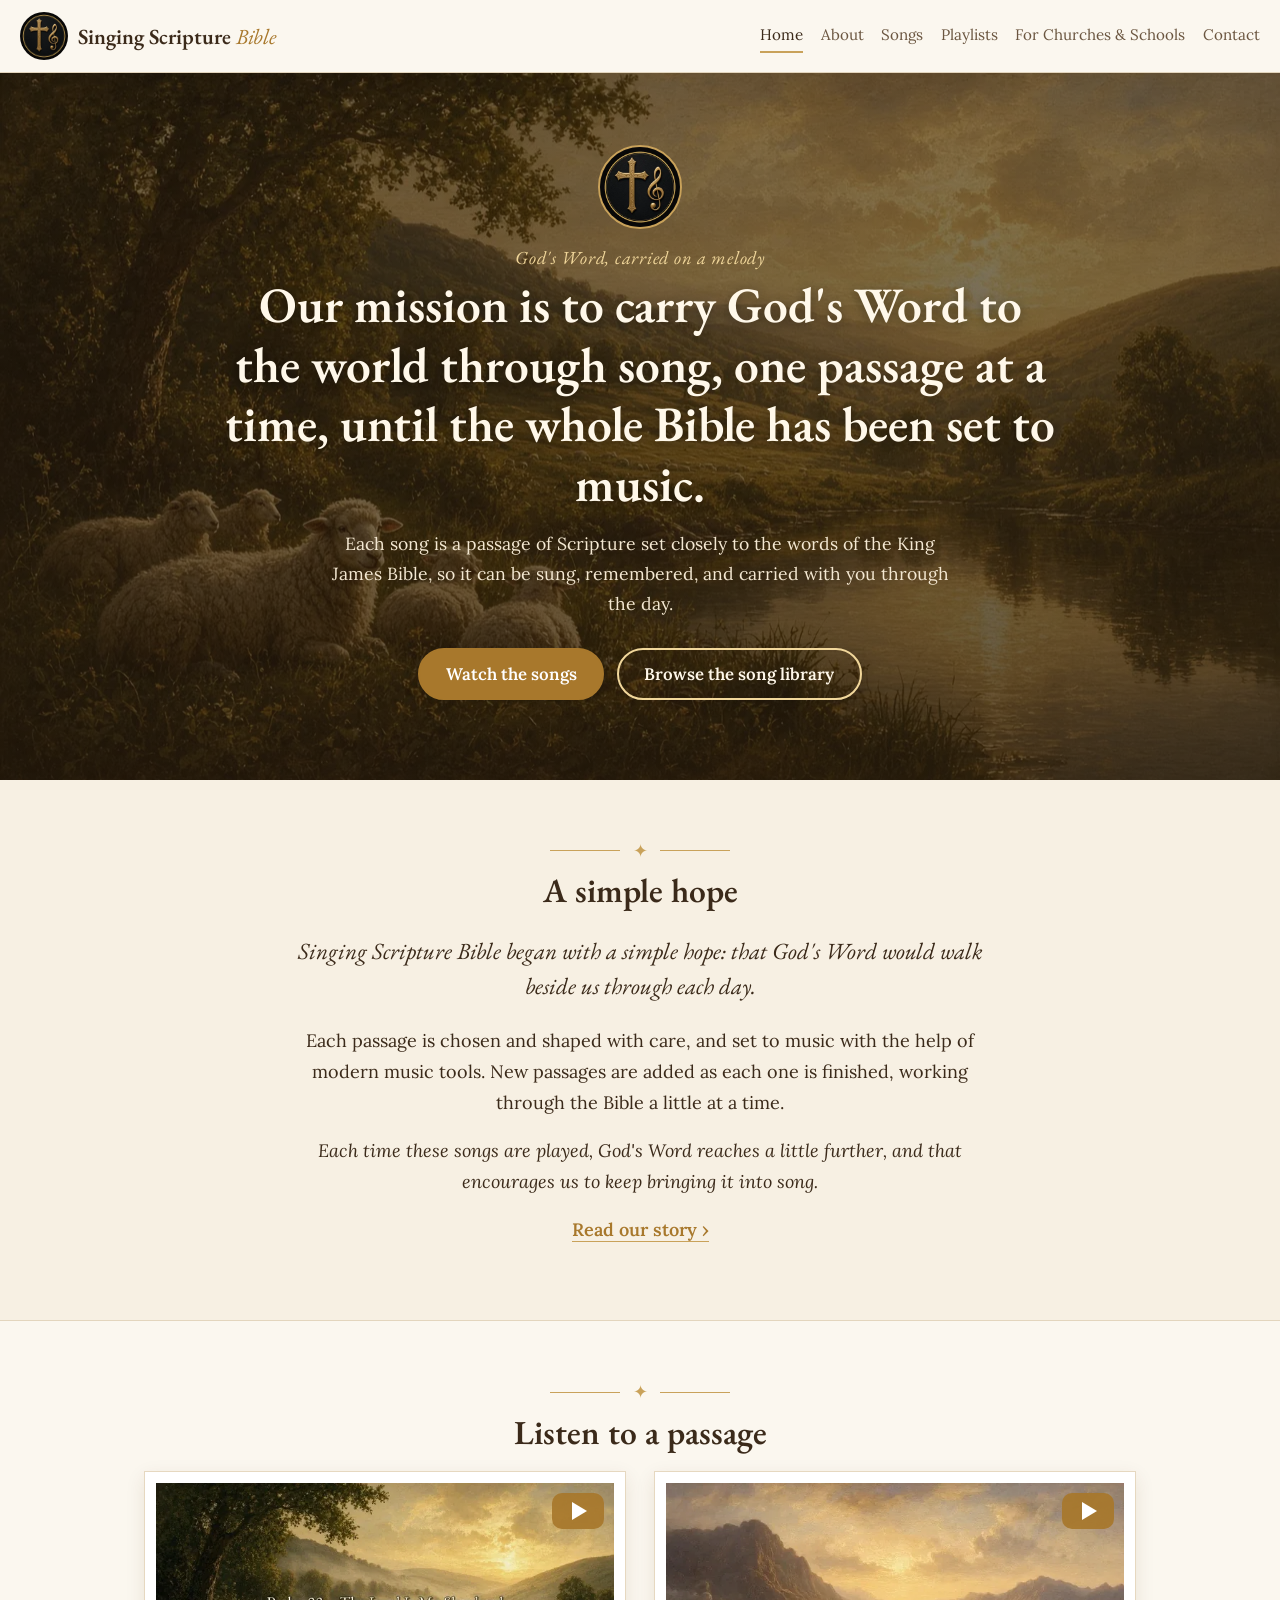
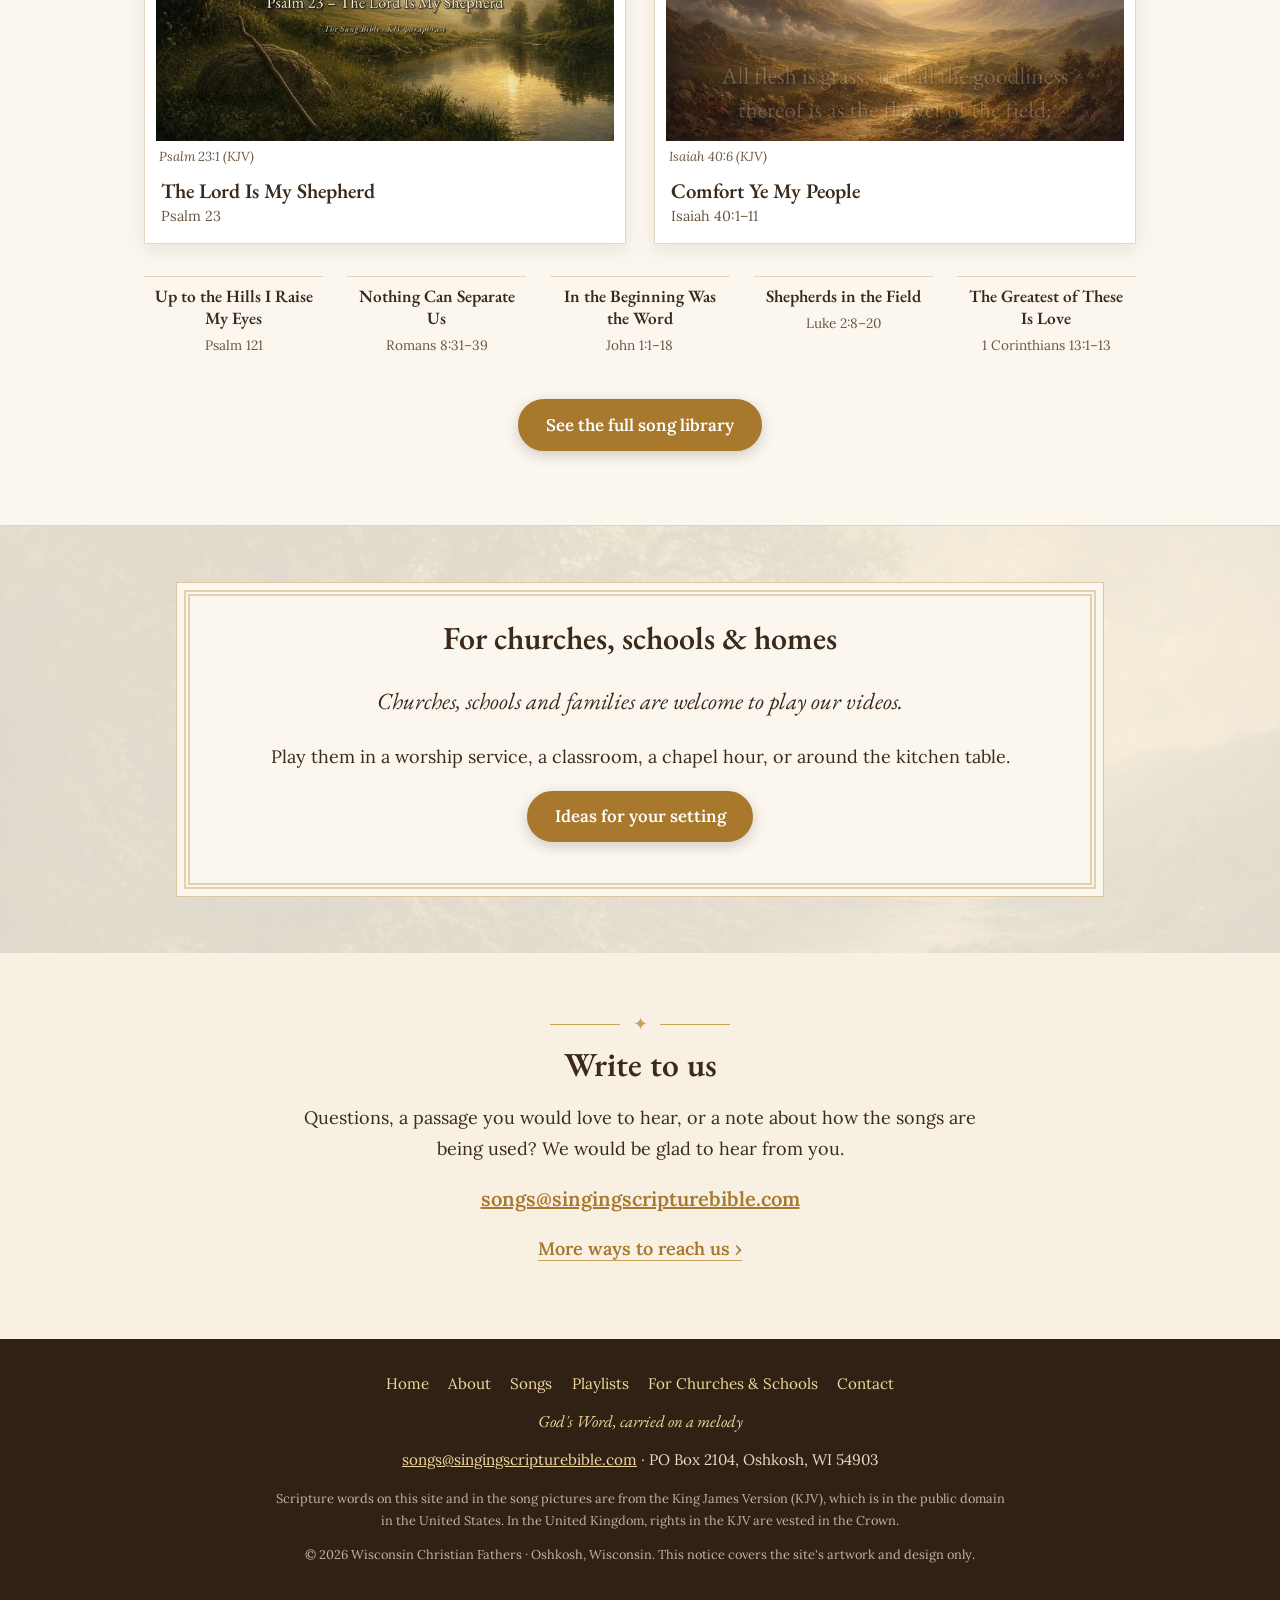
==== index.html @ 33d13854 "Launch site" ====
<!doctype html>
<html lang="en">
<head>
<meta charset="utf-8">
<meta name="viewport" content="width=device-width, initial-scale=1">
<title>Singing Scripture Bible</title>
<meta name="description" content="Our mission is to carry God&#x27;s Word to the world through song, one passage at a time, until the whole Bible has been set to music.">
<meta name="theme-color" content="#3b2a1a">
<link rel="canonical" href="https://singingscripturebible.com/">
<meta property="og:type" content="website">
<meta property="og:site_name" content="Singing Scripture Bible">
<meta property="og:url" content="https://singingscripturebible.com/">
<meta property="og:title" content="Singing Scripture Bible">
<meta property="og:description" content="Our mission is to carry God&#x27;s Word to the world through song, one passage at a time, until the whole Bible has been set to music.">
<meta property="og:image" content="https://singingscripturebible.com/assets/img/hero-green-pastures-1280.webp">
<meta name="twitter:card" content="summary_large_image">
<script type="application/ld+json">{"@context": "https://schema.org", "@graph": [{"@type": "Organization", "@id": "https://singingscripturebible.com/#org", "name": "Wisconsin Christian Fathers", "url": "https://singingscripturebible.com/", "email": "songs@singingscripturebible.com", "address": {"@type": "PostalAddress", "postOfficeBoxNumber": "2104", "addressLocality": "Oshkosh", "addressRegion": "WI", "postalCode": "54903", "addressCountry": "US"}, "sameAs": ["https://www.youtube.com/@SingingScriptureBible"]}, {"@type": "WebSite", "@id": "https://singingscripturebible.com/#site", "name": "Singing Scripture Bible", "url": "https://singingscripturebible.com/", "publisher": {"@id": "https://singingscripturebible.com/#org"}, "inLanguage": "en"}]}</script>
<link rel="icon" href="assets/img/favicon-64.png">
<style>@font-face{font-family:'EB Garamond';src:url('assets/fonts/eb-garamond-400-normal.woff2') format('woff2');font-weight:400;font-style:normal;font-display:swap}@font-face{font-family:'EB Garamond';src:url('assets/fonts/eb-garamond-600-normal.woff2') format('woff2');font-weight:600;font-style:normal;font-display:swap}@font-face{font-family:'EB Garamond';src:url('assets/fonts/eb-garamond-400-italic.woff2') format('woff2');font-weight:400;font-style:italic;font-display:swap}@font-face{font-family:'Lora';src:url('assets/fonts/lora-400-normal.woff2') format('woff2');font-weight:400;font-style:normal;font-display:swap}@font-face{font-family:'Lora';src:url('assets/fonts/lora-600-normal.woff2') format('woff2');font-weight:600;font-style:normal;font-display:swap}@font-face{font-family:'Lora';src:url('assets/fonts/lora-400-italic.woff2') format('woff2');font-weight:400;font-style:italic;font-display:swap}:root{--framed:url('assets/img/hero-tree-river-800.webp')}</style>
<link rel="stylesheet" href="style.css">
</head>
<body>
<a class="skip" href="#main">Skip to content</a>
<header class="masthead">
  <a class="brand" href="index.html"><img src="assets/img/logo-circle-256.webp" width="48" height="48" alt=""><span>Singing Scripture <em>Bible</em></span></a>
  <nav class="nav" aria-label="Main"><a href="index.html" aria-current=page>Home</a><a href="about.html">About</a><a href="songs.html">Songs</a><a href="playlists.html">Playlists</a><a href="churches-schools.html">For Churches &amp; Schools</a><a href="contact.html">Contact</a></nav>
</header>
<main id="main">

<section class="hero" style="--bg:url('assets/img/hero-green-pastures-1280.webp')">
  <div class="hero-inner">
    <img class="hero-logo" src="assets/img/logo-circle-256.webp" width="96" height="96" alt="Singing Scripture Bible cross and treble clef emblem">
    <p class="eyebrow">God&#x27;s Word, carried on a melody</p>
    <h1>Our mission is to carry God&#x27;s Word to the world through song, one passage at a time, until the whole Bible has been set to music.</h1>
    <p class="lede">Each song is a passage of Scripture set closely to the words of the King James Bible, so it can be sung, remembered, and carried with you through the day.</p>
    <div class="ctas"><a class="btn" href="https://www.youtube.com/@SingingScriptureBible">Watch the songs</a><a class="btn ghost" href="songs.html">Browse the song library</a></div>
  </div>
</section>
<section class="narrow center">
  <div class="orn" aria-hidden="true"><span></span>✦<span></span></div>
  <h2>A simple hope</h2>
  <p class="big">Singing Scripture Bible began with a simple hope: that God&#x27;s Word would walk beside us through each day.</p>
  <p>Each passage is chosen and shaped with care, and set to music with the help of modern music tools. New passages are added as each one is finished, working through the Bible a little at a time.</p>
  <p><em>Each time these songs are played, God&#x27;s Word reaches a little further, and that encourages us to keep bringing it into song.</em></p>
  <p><a class="text-link" href="about.html">Read our story ›</a></p>
</section>
<section class="tint">
  <div class="orn" aria-hidden="true"><span></span>✦<span></span></div>
  <h2>Listen to a passage</h2>
  <div class="feature-pair">
    <figure><a class="yt" data-id="QfDeekjcPwI" href="https://www.youtube.com/watch?v=QfDeekjcPwI" aria-label="Play The Lord Is My Shepherd on YouTube"><img src="assets/img/songs/QfDeekjcPwI-yt-640.webp" width="640" height="360" loading="lazy" alt="Video picture with the words &quot;Psalm 23 – The Lord Is My Shepherd&quot; (Psalm 23:1 (KJV))"><span class="yt-play" aria-hidden="true"></span></a><p class="pic-label">Psalm 23:1 (KJV)</p><figcaption><b>The Lord Is My Shepherd</b><span>Psalm 23</span></figcaption></figure>
    <figure><a class="yt" data-id="XzjHT_nU6ro" href="https://www.youtube.com/watch?v=XzjHT_nU6ro" aria-label="Play Comfort Ye My People on YouTube"><img src="assets/img/songs/XzjHT_nU6ro-yt-640.webp" width="640" height="360" loading="lazy" alt="Video picture with the words &quot;All flesh is grass, and all the goodliness thereof is as the flower of the field:&quot; (Isaiah 40:6 (KJV))"><span class="yt-play" aria-hidden="true"></span></a><p class="pic-label">Isaiah 40:6 (KJV)</p><figcaption><b>Comfort Ye My People</b><span>Isaiah 40:1–11</span></figcaption></figure>
  </div>
  <ul class="more-songs"><li><a href="https://www.youtube.com/watch?v=qChDVi_ghQE">Up to the Hills I Raise My Eyes</a> <span>Psalm 121</span></li><li><a href="https://www.youtube.com/watch?v=P9FnLcV5dck">Nothing Can Separate Us</a> <span>Romans 8:31–39</span></li><li><a href="https://www.youtube.com/watch?v=robJ8BU6ByQ">In the Beginning Was the Word</a> <span>John 1:1–18</span></li><li><a href="https://www.youtube.com/watch?v=vCae28vdF6I">Shepherds in the Field</a> <span>Luke 2:8–20</span></li><li><a href="https://www.youtube.com/watch?v=DKxBIJN3Cqg">The Greatest of These Is Love</a> <span>1 Corinthians 13:1–13</span></li></ul>
  <p class="center"><a class="btn" href="songs.html">See the full song library</a></p>
</section>
<section class="framed-bg">
  <div class="panel">
    <h2>For churches, schools &amp; homes</h2>
    <p class="big">Churches, schools and families are welcome to play our videos.</p>
    <p>Play them in a worship service, a classroom, a chapel hour, or around the kitchen table.</p>
    <p><a class="btn" href="churches-schools.html">Ideas for your setting</a></p>
  </div>
</section>
<section class="narrow center">
  <div class="orn" aria-hidden="true"><span></span>✦<span></span></div>
  <h2>Write to us</h2>
  <p>Questions, a passage you would love to hear, or a note about how the songs are being used? We would be glad to hear from you.</p>
  <p><a class="email" href="mailto:songs@singingscripturebible.com">songs@singingscripturebible.com</a></p>
  <p><a class="text-link" href="contact.html">More ways to reach us ›</a></p>
</section>
</main>
<footer class="site-footer">
  <nav class="foot-nav" aria-label="Footer"><a href="index.html" aria-current=page>Home</a><a href="about.html">About</a><a href="songs.html">Songs</a><a href="playlists.html">Playlists</a><a href="churches-schools.html">For Churches &amp; Schools</a><a href="contact.html">Contact</a></nav>
  <p class="foot-tag">God&#x27;s Word, carried on a melody</p>
  <p><a href="mailto:songs@singingscripturebible.com">songs@singingscripturebible.com</a> · PO Box 2104, Oshkosh, WI 54903</p>
  <p class="small kjv-note">Scripture words on this site and in the song pictures are from the King James Version (KJV), which is in the public domain in the United States. In the United Kingdom, rights in the KJV are vested in the Crown.</p>
  <p class="small">© 2026 Wisconsin Christian Fathers · Oshkosh, Wisconsin. This notice covers the site&#x27;s artwork and design only.</p>
</footer>
<script src="assets/lite-yt.js" defer></script>
</body>
</html>
---- style.css ----
:root{--cream:#f7f0e3;--paper:#fbf7ef;--ink:#3b2a1a;--soft:#6b5640;--gold:#a8782c;--gold2:#c9a25a;--green:#4c5b34}
*{box-sizing:border-box}html{scroll-behavior:smooth}
body{margin:0;background:var(--cream);color:var(--ink);font:18px/1.7 Lora,Georgia,serif}
img{max-width:100%;height:auto;display:block}
a{color:var(--gold)}a:focus-visible,.btn:focus-visible{outline:3px solid var(--green);outline-offset:3px}
.skip{position:absolute;left:-999px}.skip:focus{left:8px;top:8px;background:#fff;padding:8px;z-index:9}
h1,h2,h3{font-family:'EB Garamond',Georgia,serif;font-weight:600;line-height:1.2;color:var(--ink)}
.masthead{display:flex;flex-wrap:wrap;align-items:center;justify-content:space-between;gap:.5rem 1.5rem;padding:.75rem 1.25rem;background:var(--paper);border-bottom:1px solid #e3d5bd}
.brand{display:flex;align-items:center;gap:.6rem;text-decoration:none;color:var(--ink);font:600 1.35rem 'EB Garamond',serif}
.brand img{border-radius:50%}.brand em{color:var(--gold);font-style:italic;font-weight:400}
.nav{display:flex;flex-wrap:wrap;gap:.25rem 1.1rem;font-size:.95rem}
.nav a{color:var(--soft);text-decoration:none;padding:.2rem 0;border-bottom:2px solid transparent}
.nav a:hover,.nav a[aria-current]{color:var(--ink);border-color:var(--gold2)}
.hero{background:linear-gradient(180deg,rgba(40,26,10,.55),rgba(40,26,10,.72)),var(--bg) center/cover;color:#fff8ea;text-align:center;padding:4.5rem 1.25rem 5rem}
.hero-inner{max-width:52rem;margin:auto}
.hero-logo{margin:0 auto 1rem;border-radius:50%;border:2px solid var(--gold2);width:84px}
.eyebrow{font:italic 1.15rem 'EB Garamond',serif;color:#f1d79b;letter-spacing:.04em;margin:0}
.hero h1{color:#fff8ea;font-size:clamp(1.9rem,4.6vw,3.1rem);margin:.4rem 0 1rem;text-shadow:0 2px 12px rgba(0,0,0,.4)}
.lede{font-size:1.1rem;max-width:40rem;margin:0 auto 1.8rem;color:#f4e8d2}
.ctas{display:flex;flex-wrap:wrap;gap:.8rem;justify-content:center}
.btn{display:inline-block;background:var(--gold);color:#fff;text-decoration:none;font:600 1.05rem Lora,serif;padding:.8rem 1.6rem;border-radius:999px;border:2px solid var(--gold);box-shadow:0 4px 14px rgba(0,0,0,.18)}
.btn:hover{background:#8f6420}.btn.ghost{background:transparent;border-color:#f1d79b;color:#fff8ea}
section{padding:3.5rem 1.25rem}section>h2{text-align:center;font-size:2.1rem;margin:.3rem 0 1.2rem}

.big{font:italic 1.45rem/1.5 'EB Garamond',serif;color:var(--ink)}
.orn{display:flex;align-items:center;justify-content:center;gap:.8rem;color:var(--gold2);font-size:1.1rem}
.orn span{display:block;width:70px;height:1px;background:var(--gold2)}
.tint{background:var(--paper);border-block:1px solid #e3d5bd}
.feature-pair{display:grid;gap:1.75rem;max-width:62rem;margin:auto;grid-template-columns:1fr}
@media(min-width:760px){.feature-pair{grid-template-columns:1fr 1fr}}
figure{margin:0;background:#fff;padding:.7rem;border:1px solid #e6d8c0;box-shadow:0 6px 18px rgba(80,50,10,.1)}
figcaption{padding:.7rem .3rem .2rem;display:flex;flex-direction:column}
figcaption b{font:600 1.3rem 'EB Garamond',serif}figcaption span{color:var(--soft);font-size:.9rem}
.yt{position:relative;display:block;aspect-ratio:16/9;overflow:hidden;background:#000}
.yt img{width:100%;height:100%;object-fit:cover}
.yt-play{position:absolute;inset:0;margin:auto;width:68px;height:48px;border-radius:12px;background:rgba(168,120,44,.92)}
.yt-play:after{content:"";position:absolute;left:27px;top:14px;border:10px solid transparent;border-left:17px solid #fff}
.yt-frame{width:100%;aspect-ratio:16/9;border:0;display:block}
.more-songs{list-style:none;padding:0;max-width:62rem;margin:2rem auto;display:grid;gap:.6rem 1.5rem;grid-template-columns:1fr;text-align:center}
@media(min-width:640px){.more-songs{grid-template-columns:repeat(5,1fr)}}
.more-songs li{padding:.5rem;border-top:1px solid #e3d5bd}.more-songs a{font:600 1.08rem 'EB Garamond',serif;text-decoration:none;color:var(--ink);display:block}.more-songs span{color:var(--soft);font-size:.85rem}
.center{text-align:center}
.framed-bg{background:linear-gradient(rgba(247,240,227,.9),rgba(247,240,227,.9)),var(--framed) center/cover}
.panel{max-width:58rem;margin:auto;background:var(--paper);border:1px solid #dcc7a3;padding:2.25rem 1.5rem;text-align:center;outline:6px double #e3d1ae;outline-offset:-14px}
.panel h2{font-size:2rem;margin-top:0}
.aud{list-style:none;padding:0;display:grid;gap:1rem;text-align:left;grid-template-columns:1fr;margin-top:1.5rem}
@media(min-width:760px){.aud{grid-template-columns:1fr 1fr}}
.aud h3{margin:0;font-size:1.25rem;color:var(--green)}.aud p{margin:.2rem 0 0;font-size:.95rem;color:var(--soft)}
.email{font-size:1.25rem;font-weight:600}.contact-lines span{color:var(--soft);font-size:.95rem}
.site-footer{background:#2f2215;color:#e8d9bf;text-align:center;padding:2rem 1.25rem;font-size:.95rem}
.site-footer a{color:#f1d79b}.foot-nav{display:flex;flex-wrap:wrap;justify-content:center;gap:.4rem 1.2rem;margin-bottom:.8rem}
.foot-nav a{text-decoration:none}.small{font-size:.8rem;opacity:.8}

.narrow{max-width:46rem;margin:auto}.center{text-align:center}
.text-link{font-weight:600;text-decoration:none;border-bottom:1px solid var(--gold2)}
.hero-sm{padding:3.5rem 1.25rem 3.75rem}.hero-sm h1{font-size:clamp(2rem,5vw,3rem)}.hero-sm .lede{margin-bottom:0}
.btn.outline{background:transparent;color:var(--gold);box-shadow:none}.btn.outline:hover{background:var(--gold);color:#fff}
.eyebrow-dark{font:italic 1.15rem 'EB Garamond',serif;color:var(--gold);margin:0}
.mission{font:600 clamp(1.5rem,3.4vw,2.2rem)/1.3 'EB Garamond',serif;color:var(--ink);margin:.4rem 0 1rem}
.steps{display:grid;gap:1.25rem;margin-top:1rem}
.steps>div{background:var(--paper);border:1px solid #e3d5bd;padding:1.25rem 1.4rem;border-left:4px solid var(--gold2)}
.steps h3{margin:0 0 .3rem;font-size:1.4rem;color:var(--green)}.steps p{margin:0}
.library{max-width:72rem;margin:auto;padding:2rem 1.25rem 3.5rem}
.jump{display:flex;flex-wrap:wrap;justify-content:center;gap:.5rem;position:sticky;top:0;z-index:4;background:rgba(247,240,227,.96);padding:.75rem 0;border-bottom:1px solid #e3d5bd}
.jump a{font:600 1rem 'EB Garamond',serif;text-decoration:none;color:var(--ink);border:1px solid #dcc7a3;border-radius:999px;padding:.2rem .8rem;background:var(--paper)}
.jump a:hover{background:var(--gold);color:#fff;border-color:var(--gold)}
.small-note{color:var(--soft);font-size:.95rem}
.book{padding:2rem 0 .5rem;scroll-margin-top:4.5rem}
.book h2{font-size:2rem;margin:0 0 1rem;display:flex;align-items:center;gap:1rem}
.book h2:after{content:"";flex:1;height:1px;background:var(--gold2)}
.song-grid{list-style:none;padding:0;margin:0;display:grid;gap:1.25rem;grid-template-columns:1fr}
@media(min-width:620px){.song-grid{grid-template-columns:1fr 1fr}}@media(min-width:980px){.song-grid{grid-template-columns:repeat(3,1fr)}}
.song-card{background:#fff;border:1px solid #e6d8c0;padding:.6rem;box-shadow:0 4px 14px rgba(80,50,10,.08)}
.song-meta{padding:.6rem .3rem .3rem}.song-meta h3{margin:0;font-size:1.3rem}.song-meta .ref{margin:0 0 .4rem;color:var(--soft);font-size:.9rem}
.song-meta .text-link{font-size:.9rem}
.settings{display:grid;gap:1.25rem;max-width:66rem;margin:auto;grid-template-columns:1fr}
@media(min-width:760px){.settings{grid-template-columns:1fr 1fr}}
.setting{background:var(--paper);border:1px solid #e3d5bd;padding:1.4rem 1.5rem;border-top:4px solid var(--gold2)}
.setting h3{margin:0 0 .5rem;font-size:1.45rem;color:var(--green)}.setting ul{margin:0;padding-left:1.2rem}.setting li{margin:.3rem 0}
.more-songs.six{max-width:52rem}@media(min-width:640px){.more-songs.six{grid-template-columns:repeat(3,1fr)}}
.tips{list-style:none;padding:0;display:grid;gap:.8rem}.tips li{border-bottom:1px solid #e3d5bd;padding:.6rem 0}.tips b{font-family:'EB Garamond',serif;font-size:1.2rem;color:var(--green)}
.big-email{font-size:clamp(1.2rem,4.5vw,1.7rem);word-break:break-word}
address{font:italic 1.4rem/1.6 'EB Garamond',serif}
.narrowpanel{max-width:30rem}
.foot-tag{font:italic 1.05rem 'EB Garamond',serif;color:#f1d79b;margin:.2rem 0}

/* picture labels (Scripture source of the words shown in each song picture) */
.pic-label{margin:.35rem .2rem 0;font:italic .82rem/1.35 Lora,serif;color:var(--soft)}
figure .pic-label{margin-top:.45rem}
.kjv-note{max-width:46rem;margin:.6rem auto}
ol.song-grid{list-style:none}
/* play badge sits in the corner so it never covers the words on a picture */
.yt-play{inset:auto;top:10px;right:10px;margin:0;width:52px;height:36px;border-radius:10px}
.yt-play:after{left:20px;top:9px;border-width:9px 0 9px 15px;border-style:solid;border-color:transparent transparent transparent #fff}
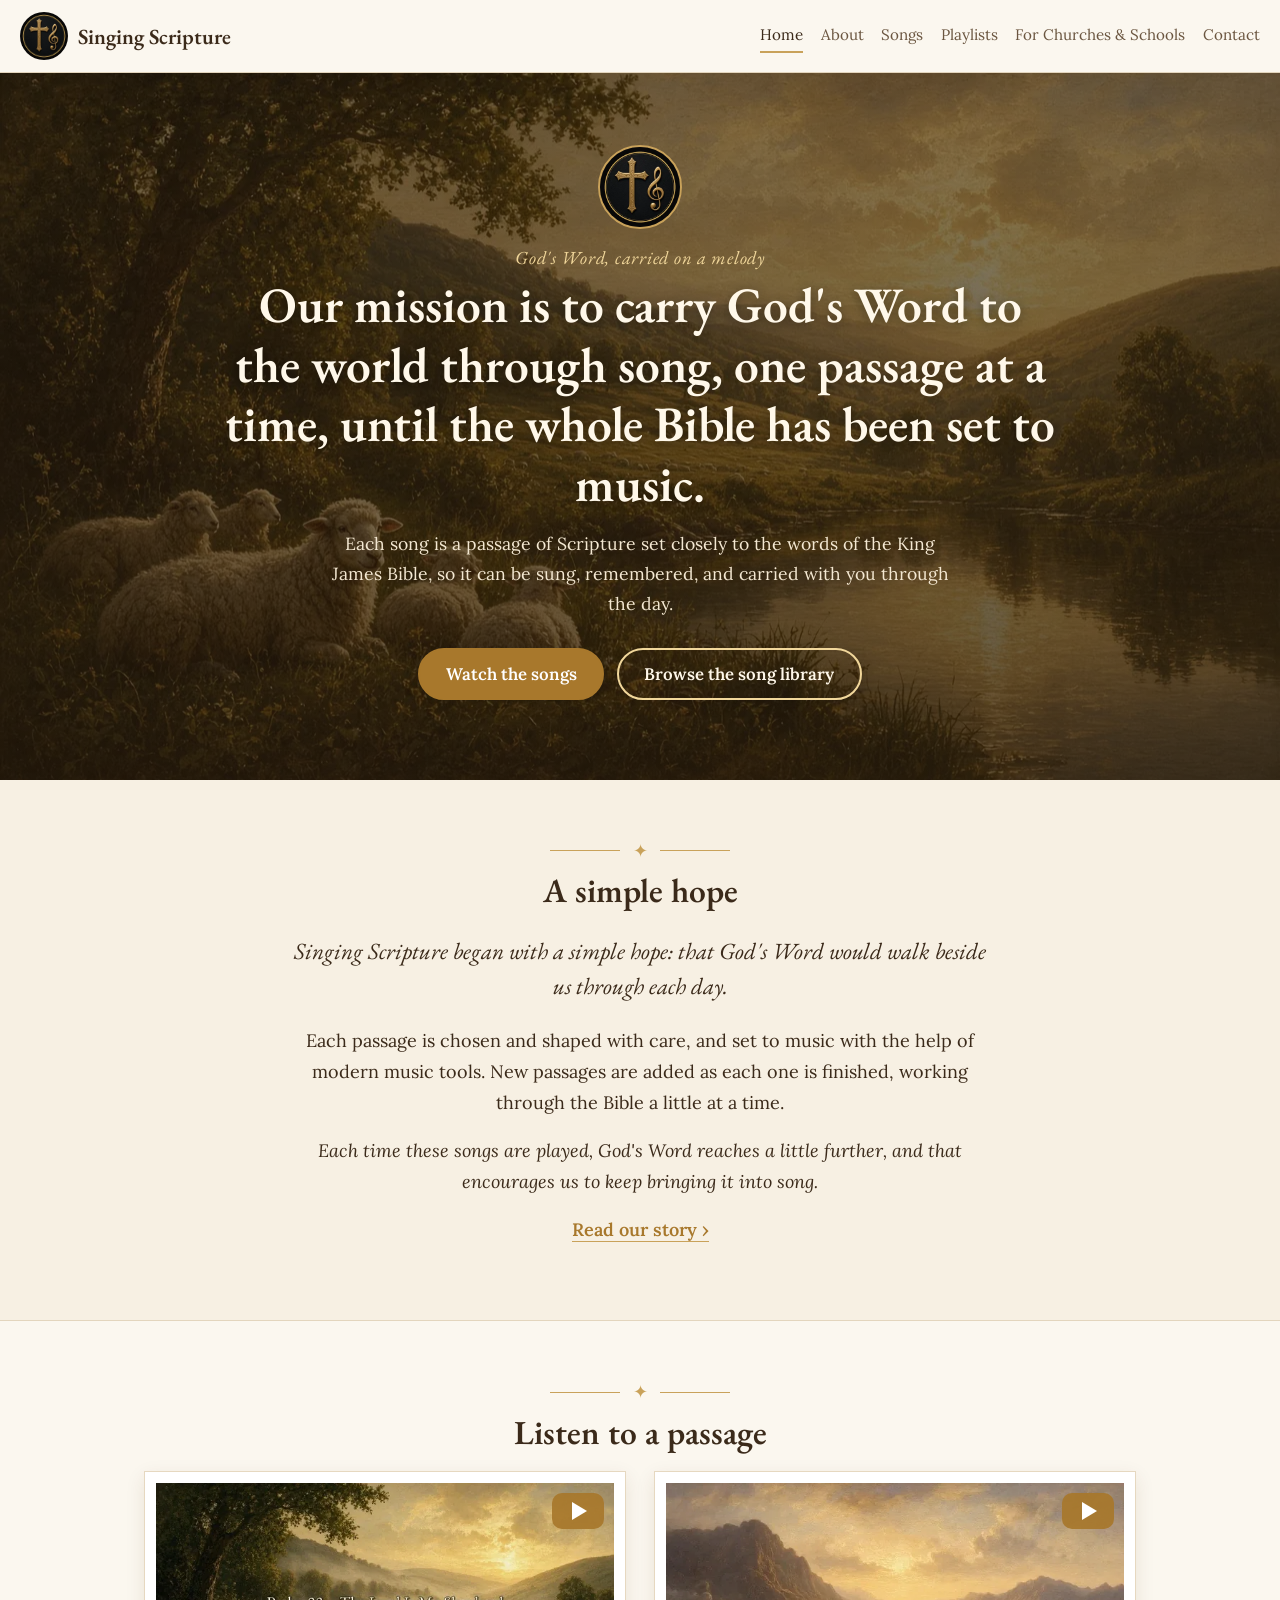
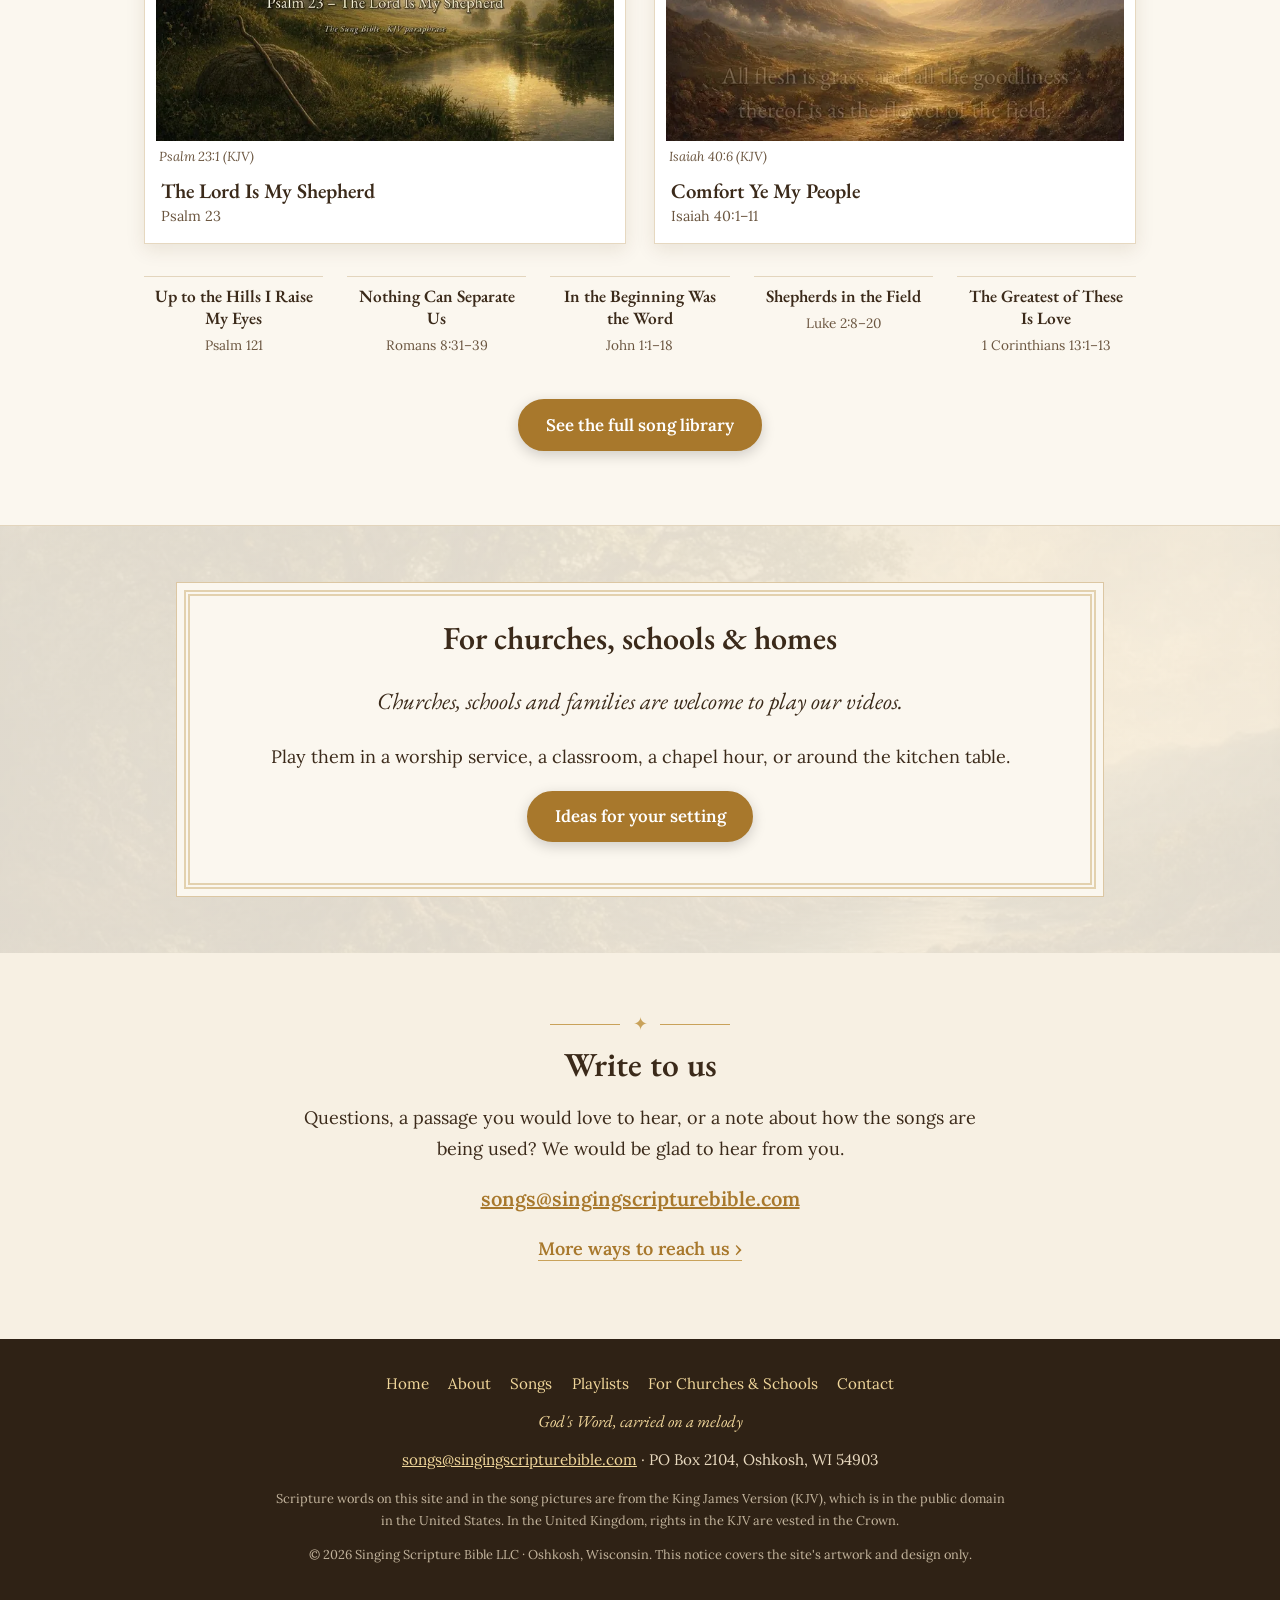
==== commit bb5ea340: "Naming update: Singing Scripture / Singing Scripture Bible LLC" ====
--- a/index.html
+++ b/index.html
@@ -3,18 +3,18 @@
 <head>
 <meta charset="utf-8">
 <meta name="viewport" content="width=device-width, initial-scale=1">
-<title>Singing Scripture Bible</title>
+<title>Singing Scripture</title>
 <meta name="description" content="Our mission is to carry God&#x27;s Word to the world through song, one passage at a time, until the whole Bible has been set to music.">
 <meta name="theme-color" content="#3b2a1a">
 <link rel="canonical" href="https://singingscripturebible.com/">
 <meta property="og:type" content="website">
-<meta property="og:site_name" content="Singing Scripture Bible">
+<meta property="og:site_name" content="Singing Scripture">
 <meta property="og:url" content="https://singingscripturebible.com/">
-<meta property="og:title" content="Singing Scripture Bible">
+<meta property="og:title" content="Singing Scripture">
 <meta property="og:description" content="Our mission is to carry God&#x27;s Word to the world through song, one passage at a time, until the whole Bible has been set to music.">
 <meta property="og:image" content="https://singingscripturebible.com/assets/img/hero-green-pastures-1280.webp">
 <meta name="twitter:card" content="summary_large_image">
-<script type="application/ld+json">{"@context": "https://schema.org", "@graph": [{"@type": "Organization", "@id": "https://singingscripturebible.com/#org", "name": "Wisconsin Christian Fathers", "url": "https://singingscripturebible.com/", "email": "songs@singingscripturebible.com", "address": {"@type": "PostalAddress", "postOfficeBoxNumber": "2104", "addressLocality": "Oshkosh", "addressRegion": "WI", "postalCode": "54903", "addressCountry": "US"}, "sameAs": ["https://www.youtube.com/@SingingScriptureBible"]}, {"@type": "WebSite", "@id": "https://singingscripturebible.com/#site", "name": "Singing Scripture Bible", "url": "https://singingscripturebible.com/", "publisher": {"@id": "https://singingscripturebible.com/#org"}, "inLanguage": "en"}]}</script>
+<script type="application/ld+json">{"@context": "https://schema.org", "@graph": [{"@type": "Organization", "@id": "https://singingscripturebible.com/#org", "name": "Singing Scripture Bible LLC", "url": "https://singingscripturebible.com/", "email": "songs@singingscripturebible.com", "address": {"@type": "PostalAddress", "postOfficeBoxNumber": "2104", "addressLocality": "Oshkosh", "addressRegion": "WI", "postalCode": "54903", "addressCountry": "US"}, "sameAs": ["https://www.youtube.com/@SingingScriptureBible"]}, {"@type": "WebSite", "@id": "https://singingscripturebible.com/#site", "name": "Singing Scripture", "url": "https://singingscripturebible.com/", "publisher": {"@id": "https://singingscripturebible.com/#org"}, "inLanguage": "en"}]}</script>
 <link rel="icon" href="assets/img/favicon-64.png">
 <style>@font-face{font-family:'EB Garamond';src:url('assets/fonts/eb-garamond-400-normal.woff2') format('woff2');font-weight:400;font-style:normal;font-display:swap}@font-face{font-family:'EB Garamond';src:url('assets/fonts/eb-garamond-600-normal.woff2') format('woff2');font-weight:600;font-style:normal;font-display:swap}@font-face{font-family:'EB Garamond';src:url('assets/fonts/eb-garamond-400-italic.woff2') format('woff2');font-weight:400;font-style:italic;font-display:swap}@font-face{font-family:'Lora';src:url('assets/fonts/lora-400-normal.woff2') format('woff2');font-weight:400;font-style:normal;font-display:swap}@font-face{font-family:'Lora';src:url('assets/fonts/lora-600-normal.woff2') format('woff2');font-weight:600;font-style:normal;font-display:swap}@font-face{font-family:'Lora';src:url('assets/fonts/lora-400-italic.woff2') format('woff2');font-weight:400;font-style:italic;font-display:swap}:root{--framed:url('assets/img/hero-tree-river-800.webp')}</style>
 <link rel="stylesheet" href="style.css">
@@ -22,14 +22,14 @@
 <body>
 <a class="skip" href="#main">Skip to content</a>
 <header class="masthead">
-  <a class="brand" href="index.html"><img src="assets/img/logo-circle-256.webp" width="48" height="48" alt=""><span>Singing Scripture <em>Bible</em></span></a>
+  <a class="brand" href="index.html"><img src="assets/img/logo-circle-256.webp" width="48" height="48" alt=""><span>Singing Scripture</span></a>
   <nav class="nav" aria-label="Main"><a href="index.html" aria-current=page>Home</a><a href="about.html">About</a><a href="songs.html">Songs</a><a href="playlists.html">Playlists</a><a href="churches-schools.html">For Churches &amp; Schools</a><a href="contact.html">Contact</a></nav>
 </header>
 <main id="main">
 
 <section class="hero" style="--bg:url('assets/img/hero-green-pastures-1280.webp')">
   <div class="hero-inner">
-    <img class="hero-logo" src="assets/img/logo-circle-256.webp" width="96" height="96" alt="Singing Scripture Bible cross and treble clef emblem">
+    <img class="hero-logo" src="assets/img/logo-circle-256.webp" width="96" height="96" alt="Singing Scripture cross and treble clef emblem">
     <p class="eyebrow">God&#x27;s Word, carried on a melody</p>
     <h1>Our mission is to carry God&#x27;s Word to the world through song, one passage at a time, until the whole Bible has been set to music.</h1>
     <p class="lede">Each song is a passage of Scripture set closely to the words of the King James Bible, so it can be sung, remembered, and carried with you through the day.</p>
@@ -39,7 +39,7 @@
 <section class="narrow center">
   <div class="orn" aria-hidden="true"><span></span>✦<span></span></div>
   <h2>A simple hope</h2>
-  <p class="big">Singing Scripture Bible began with a simple hope: that God&#x27;s Word would walk beside us through each day.</p>
+  <p class="big">Singing Scripture began with a simple hope: that God&#x27;s Word would walk beside us through each day.</p>
   <p>Each passage is chosen and shaped with care, and set to music with the help of modern music tools. New passages are added as each one is finished, working through the Bible a little at a time.</p>
   <p><em>Each time these songs are played, God&#x27;s Word reaches a little further, and that encourages us to keep bringing it into song.</em></p>
   <p><a class="text-link" href="about.html">Read our story ›</a></p>
@@ -75,7 +75,7 @@
   <p class="foot-tag">God&#x27;s Word, carried on a melody</p>
   <p><a href="mailto:songs@singingscripturebible.com">songs@singingscripturebible.com</a> · PO Box 2104, Oshkosh, WI 54903</p>
   <p class="small kjv-note">Scripture words on this site and in the song pictures are from the King James Version (KJV), which is in the public domain in the United States. In the United Kingdom, rights in the KJV are vested in the Crown.</p>
-  <p class="small">© 2026 Wisconsin Christian Fathers · Oshkosh, Wisconsin. This notice covers the site&#x27;s artwork and design only.</p>
+  <p class="small">© 2026 Singing Scripture Bible LLC · Oshkosh, Wisconsin. This notice covers the site&#x27;s artwork and design only.</p>
 </footer>
 <script src="assets/lite-yt.js" defer></script>
 </body>
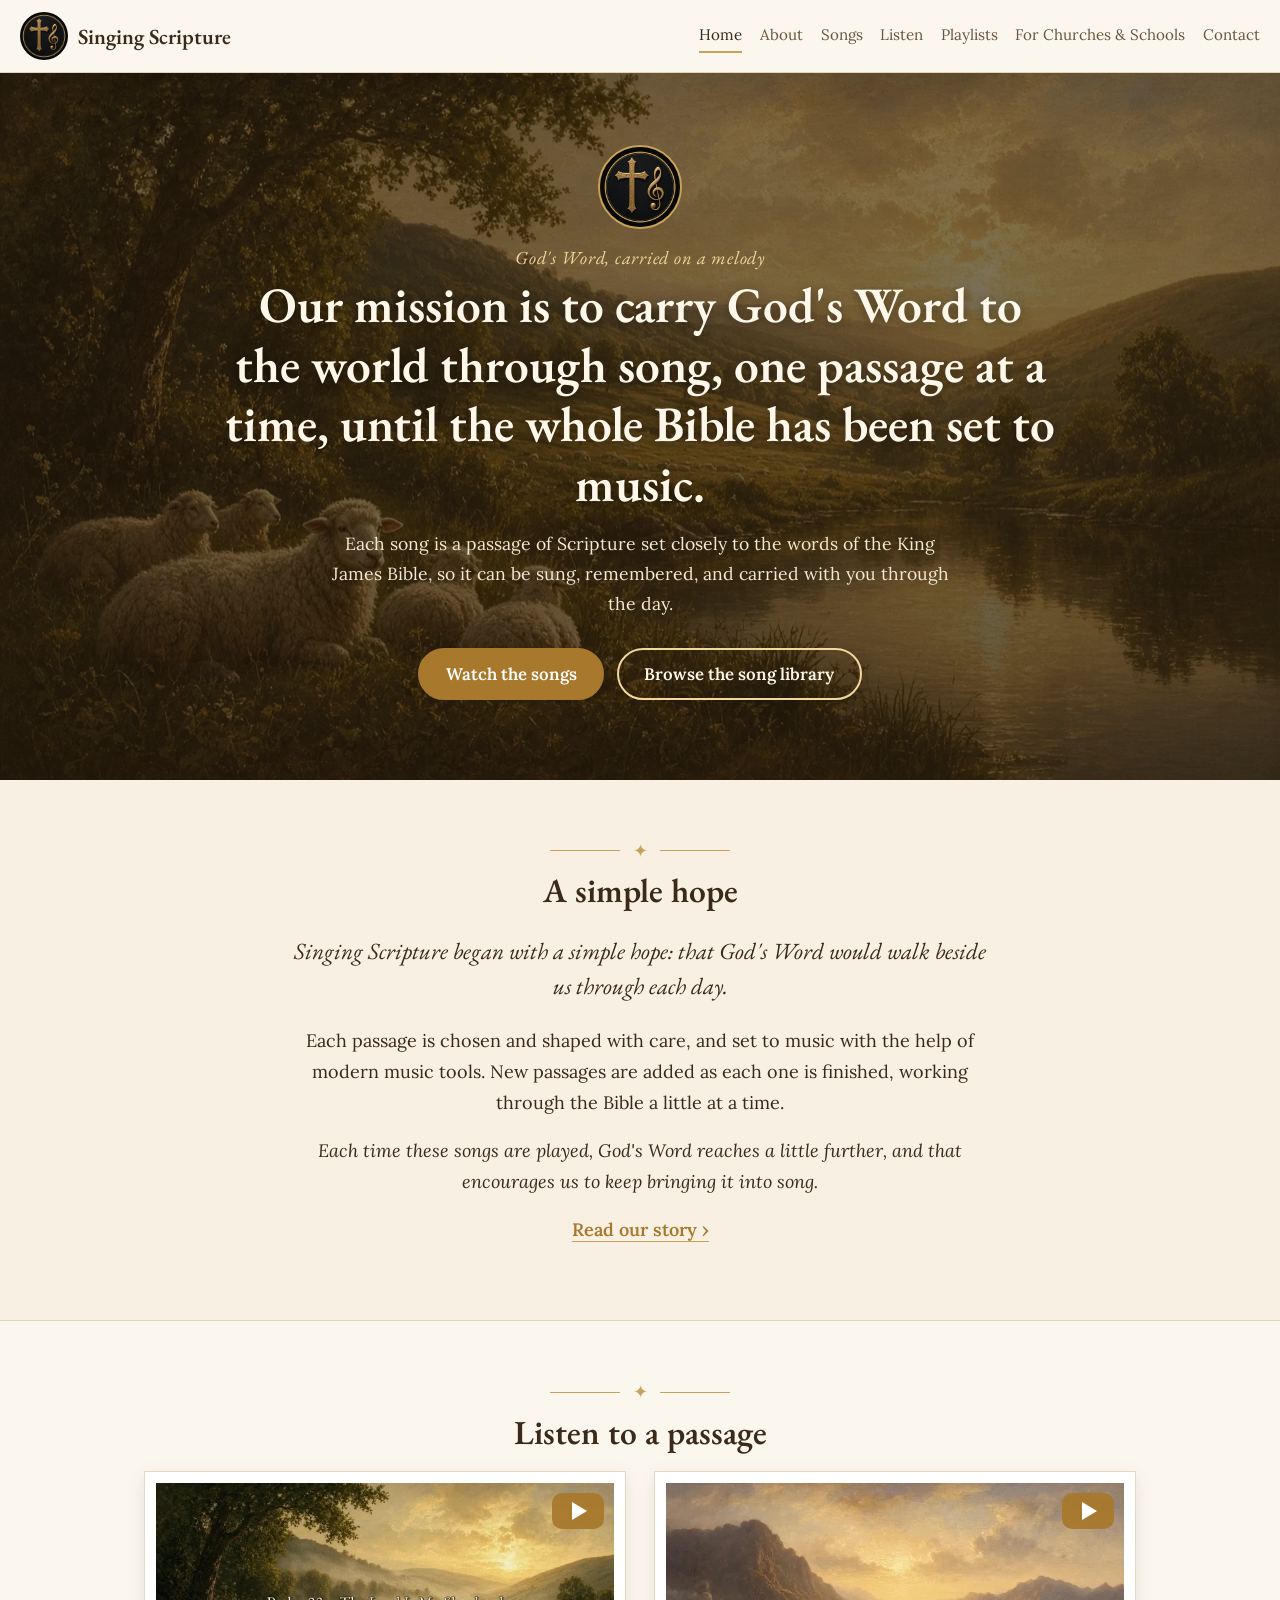
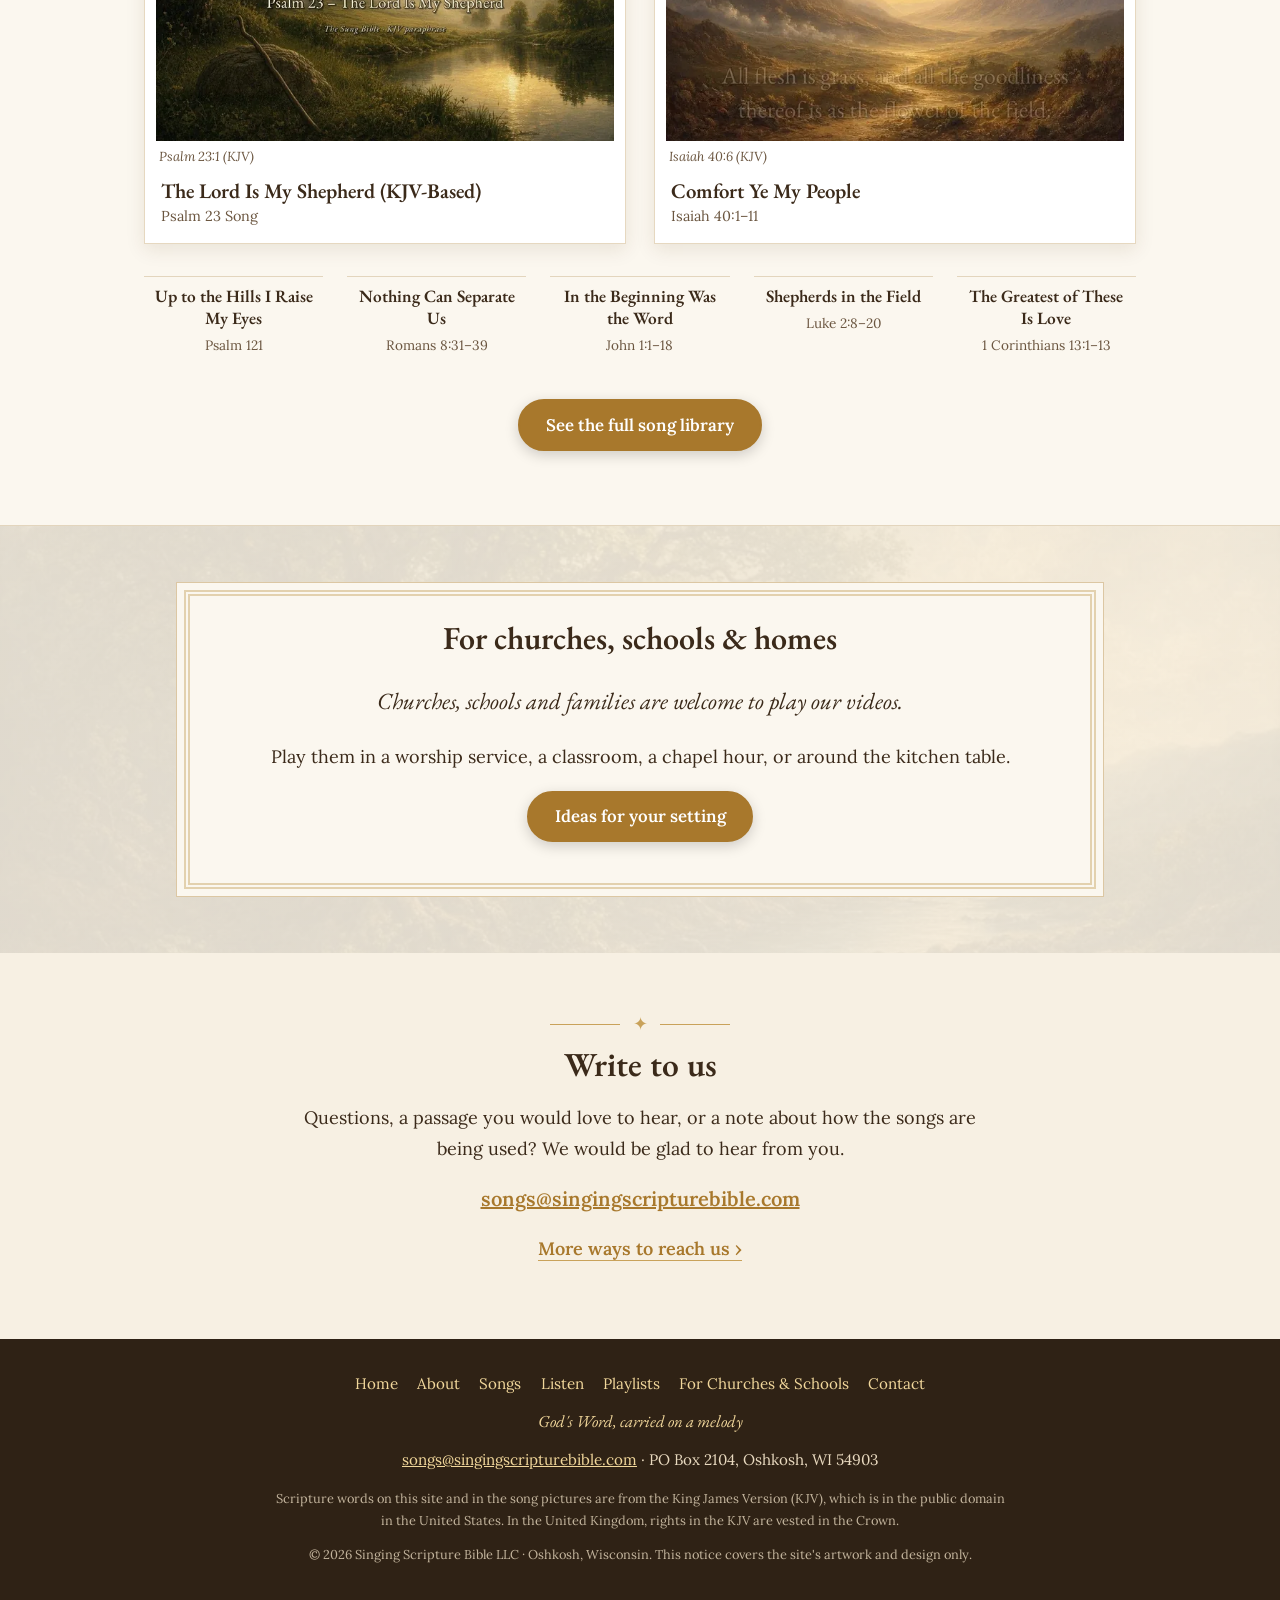
==== commit a3b7b99d: "Add Listen page and update nav (root files)" ====
--- a/index.html
+++ b/index.html
@@ -23,7 +23,7 @@
 <a class="skip" href="#main">Skip to content</a>
 <header class="masthead">
   <a class="brand" href="index.html"><img src="assets/img/logo-circle-256.webp" width="48" height="48" alt=""><span>Singing Scripture</span></a>
-  <nav class="nav" aria-label="Main"><a href="index.html" aria-current=page>Home</a><a href="about.html">About</a><a href="songs.html">Songs</a><a href="playlists.html">Playlists</a><a href="churches-schools.html">For Churches &amp; Schools</a><a href="contact.html">Contact</a></nav>
+  <nav class="nav" aria-label="Main"><a href="index.html" aria-current=page>Home</a><a href="about.html">About</a><a href="songs.html">Songs</a><a href="listen.html">Listen</a><a href="playlists.html">Playlists</a><a href="churches-schools.html">For Churches &amp; Schools</a><a href="contact.html">Contact</a></nav>
 </header>
 <main id="main">
 
@@ -48,7 +48,7 @@
   <div class="orn" aria-hidden="true"><span></span>✦<span></span></div>
   <h2>Listen to a passage</h2>
   <div class="feature-pair">
-    <figure><a class="yt" data-id="QfDeekjcPwI" href="https://www.youtube.com/watch?v=QfDeekjcPwI" aria-label="Play The Lord Is My Shepherd on YouTube"><img src="assets/img/songs/QfDeekjcPwI-yt-640.webp" width="640" height="360" loading="lazy" alt="Video picture with the words &quot;Psalm 23 – The Lord Is My Shepherd&quot; (Psalm 23:1 (KJV))"><span class="yt-play" aria-hidden="true"></span></a><p class="pic-label">Psalm 23:1 (KJV)</p><figcaption><b>The Lord Is My Shepherd</b><span>Psalm 23</span></figcaption></figure>
+    <figure><a class="yt" data-id="QfDeekjcPwI" href="https://www.youtube.com/watch?v=QfDeekjcPwI" aria-label="Play The Lord Is My Shepherd (KJV-Based) on YouTube"><img src="assets/img/songs/QfDeekjcPwI-yt-640.webp" width="640" height="360" loading="lazy" alt="Video picture with the words &quot;Psalm 23 – The Lord Is My Shepherd&quot; (Psalm 23:1 (KJV))"><span class="yt-play" aria-hidden="true"></span></a><p class="pic-label">Psalm 23:1 (KJV)</p><figcaption><b>The Lord Is My Shepherd (KJV-Based)</b><span>Psalm 23 Song</span></figcaption></figure>
     <figure><a class="yt" data-id="XzjHT_nU6ro" href="https://www.youtube.com/watch?v=XzjHT_nU6ro" aria-label="Play Comfort Ye My People on YouTube"><img src="assets/img/songs/XzjHT_nU6ro-yt-640.webp" width="640" height="360" loading="lazy" alt="Video picture with the words &quot;All flesh is grass, and all the goodliness thereof is as the flower of the field:&quot; (Isaiah 40:6 (KJV))"><span class="yt-play" aria-hidden="true"></span></a><p class="pic-label">Isaiah 40:6 (KJV)</p><figcaption><b>Comfort Ye My People</b><span>Isaiah 40:1–11</span></figcaption></figure>
   </div>
   <ul class="more-songs"><li><a href="https://www.youtube.com/watch?v=qChDVi_ghQE">Up to the Hills I Raise My Eyes</a> <span>Psalm 121</span></li><li><a href="https://www.youtube.com/watch?v=P9FnLcV5dck">Nothing Can Separate Us</a> <span>Romans 8:31–39</span></li><li><a href="https://www.youtube.com/watch?v=robJ8BU6ByQ">In the Beginning Was the Word</a> <span>John 1:1–18</span></li><li><a href="https://www.youtube.com/watch?v=vCae28vdF6I">Shepherds in the Field</a> <span>Luke 2:8–20</span></li><li><a href="https://www.youtube.com/watch?v=DKxBIJN3Cqg">The Greatest of These Is Love</a> <span>1 Corinthians 13:1–13</span></li></ul>
@@ -71,7 +71,7 @@
 </section>
 </main>
 <footer class="site-footer">
-  <nav class="foot-nav" aria-label="Footer"><a href="index.html" aria-current=page>Home</a><a href="about.html">About</a><a href="songs.html">Songs</a><a href="playlists.html">Playlists</a><a href="churches-schools.html">For Churches &amp; Schools</a><a href="contact.html">Contact</a></nav>
+  <nav class="foot-nav" aria-label="Footer"><a href="index.html" aria-current=page>Home</a><a href="about.html">About</a><a href="songs.html">Songs</a><a href="listen.html">Listen</a><a href="playlists.html">Playlists</a><a href="churches-schools.html">For Churches &amp; Schools</a><a href="contact.html">Contact</a></nav>
   <p class="foot-tag">God&#x27;s Word, carried on a melody</p>
   <p><a href="mailto:songs@singingscripturebible.com">songs@singingscripturebible.com</a> · PO Box 2104, Oshkosh, WI 54903</p>
   <p class="small kjv-note">Scripture words on this site and in the song pictures are from the King James Version (KJV), which is in the public domain in the United States. In the United Kingdom, rights in the KJV are vested in the Crown.</p>
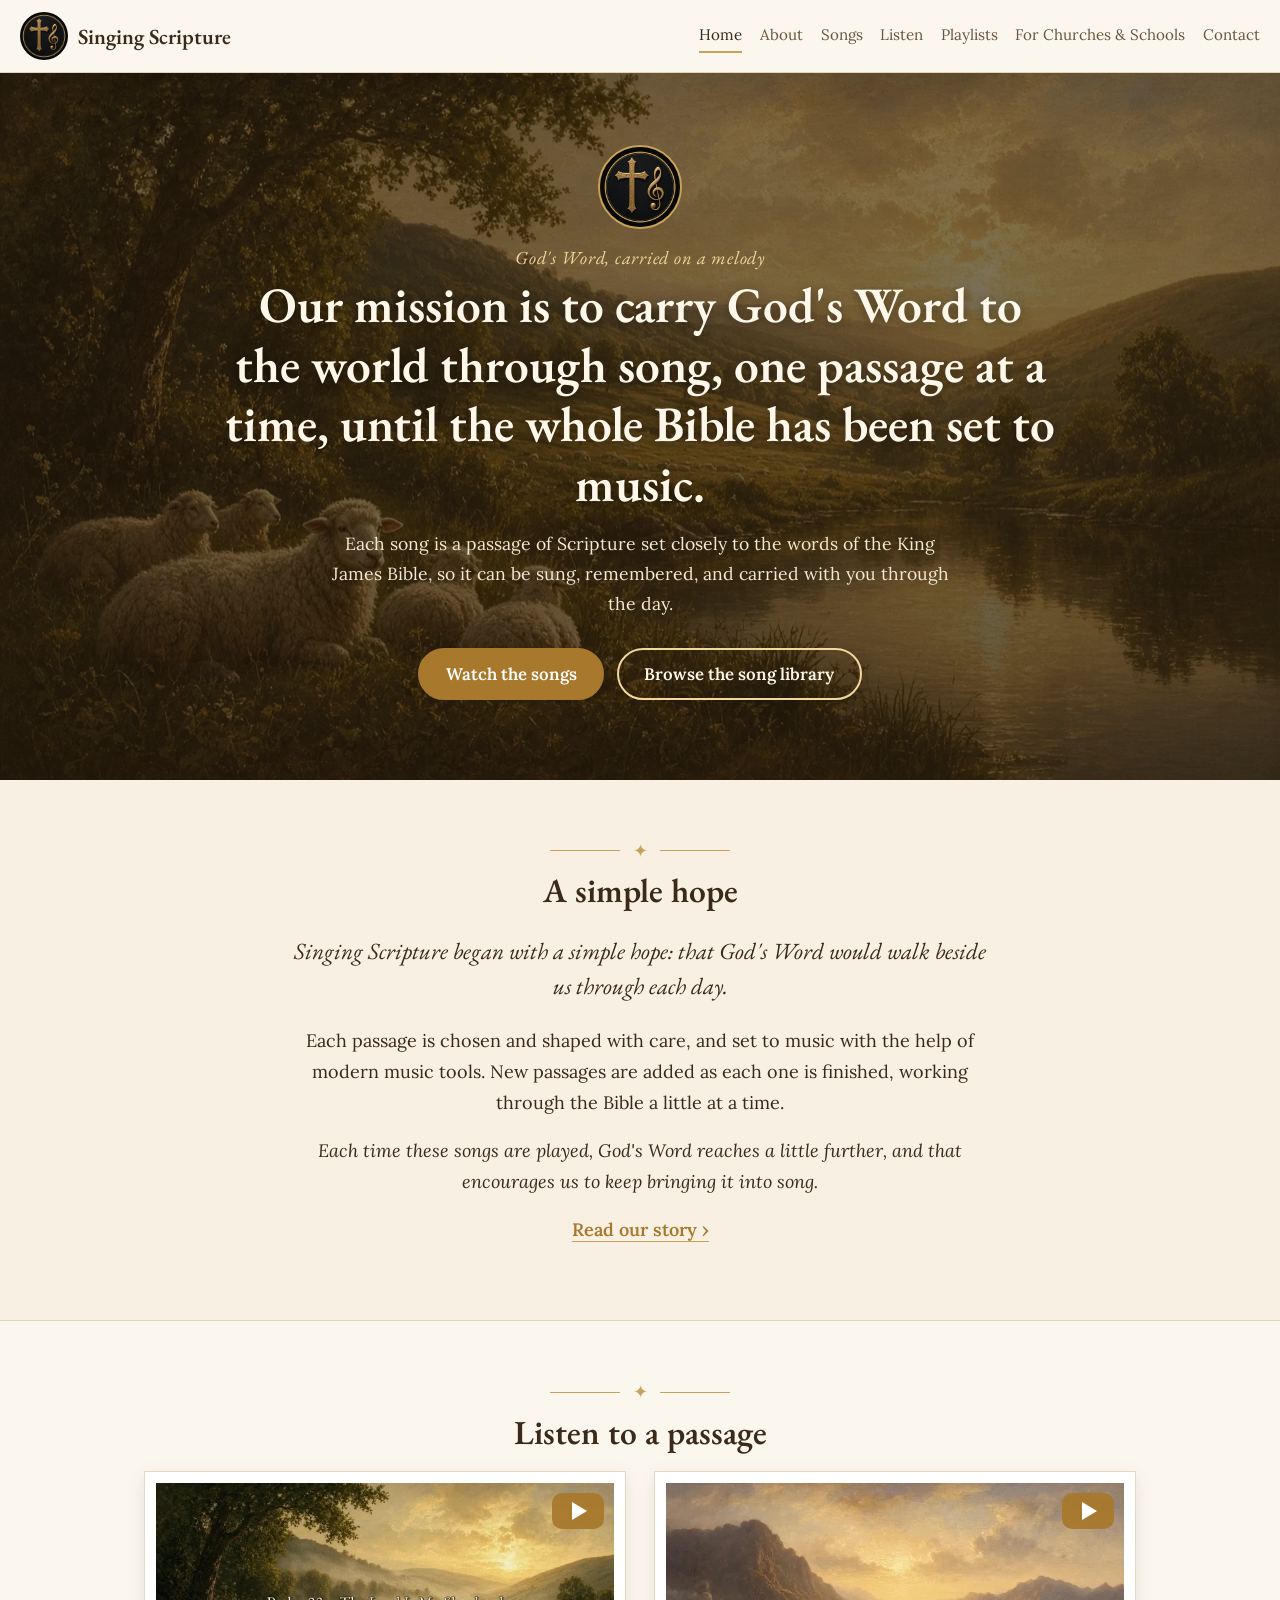
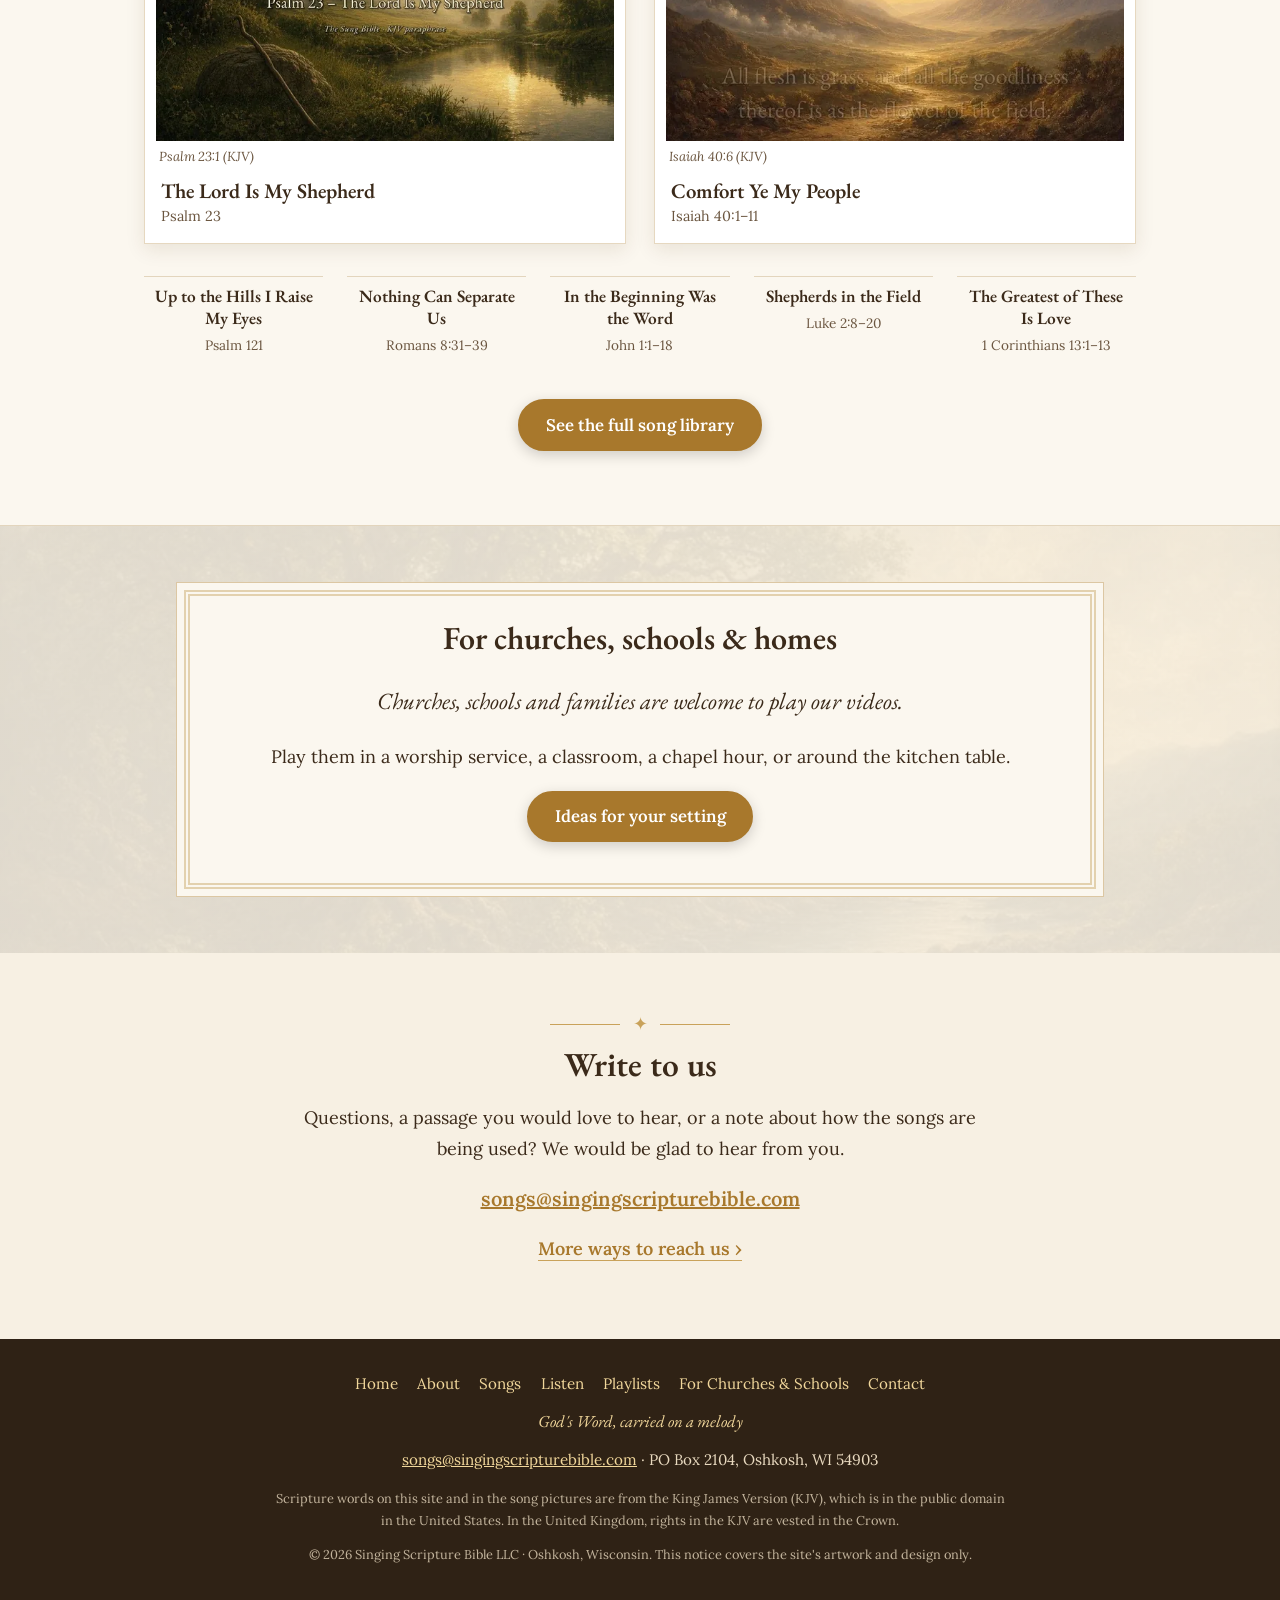
==== commit 4ff7d83f: "Add Isaiah 41 songs (batch 1)" ====
--- a/index.html
+++ b/index.html
@@ -48,7 +48,7 @@
   <div class="orn" aria-hidden="true"><span></span>✦<span></span></div>
   <h2>Listen to a passage</h2>
   <div class="feature-pair">
-    <figure><a class="yt" data-id="QfDeekjcPwI" href="https://www.youtube.com/watch?v=QfDeekjcPwI" aria-label="Play The Lord Is My Shepherd (KJV-Based) on YouTube"><img src="assets/img/songs/QfDeekjcPwI-yt-640.webp" width="640" height="360" loading="lazy" alt="Video picture with the words &quot;Psalm 23 – The Lord Is My Shepherd&quot; (Psalm 23:1 (KJV))"><span class="yt-play" aria-hidden="true"></span></a><p class="pic-label">Psalm 23:1 (KJV)</p><figcaption><b>The Lord Is My Shepherd (KJV-Based)</b><span>Psalm 23 Song</span></figcaption></figure>
+    <figure><a class="yt" data-id="QfDeekjcPwI" href="https://www.youtube.com/watch?v=QfDeekjcPwI" aria-label="Play The Lord Is My Shepherd on YouTube"><img src="assets/img/songs/QfDeekjcPwI-yt-640.webp" width="640" height="360" loading="lazy" alt="Video picture with the words &quot;Psalm 23 – The Lord Is My Shepherd&quot; (Psalm 23:1 (KJV))"><span class="yt-play" aria-hidden="true"></span></a><p class="pic-label">Psalm 23:1 (KJV)</p><figcaption><b>The Lord Is My Shepherd</b><span>Psalm 23</span></figcaption></figure>
     <figure><a class="yt" data-id="XzjHT_nU6ro" href="https://www.youtube.com/watch?v=XzjHT_nU6ro" aria-label="Play Comfort Ye My People on YouTube"><img src="assets/img/songs/XzjHT_nU6ro-yt-640.webp" width="640" height="360" loading="lazy" alt="Video picture with the words &quot;All flesh is grass, and all the goodliness thereof is as the flower of the field:&quot; (Isaiah 40:6 (KJV))"><span class="yt-play" aria-hidden="true"></span></a><p class="pic-label">Isaiah 40:6 (KJV)</p><figcaption><b>Comfort Ye My People</b><span>Isaiah 40:1–11</span></figcaption></figure>
   </div>
   <ul class="more-songs"><li><a href="https://www.youtube.com/watch?v=qChDVi_ghQE">Up to the Hills I Raise My Eyes</a> <span>Psalm 121</span></li><li><a href="https://www.youtube.com/watch?v=P9FnLcV5dck">Nothing Can Separate Us</a> <span>Romans 8:31–39</span></li><li><a href="https://www.youtube.com/watch?v=robJ8BU6ByQ">In the Beginning Was the Word</a> <span>John 1:1–18</span></li><li><a href="https://www.youtube.com/watch?v=vCae28vdF6I">Shepherds in the Field</a> <span>Luke 2:8–20</span></li><li><a href="https://www.youtube.com/watch?v=DKxBIJN3Cqg">The Greatest of These Is Love</a> <span>1 Corinthians 13:1–13</span></li></ul>
